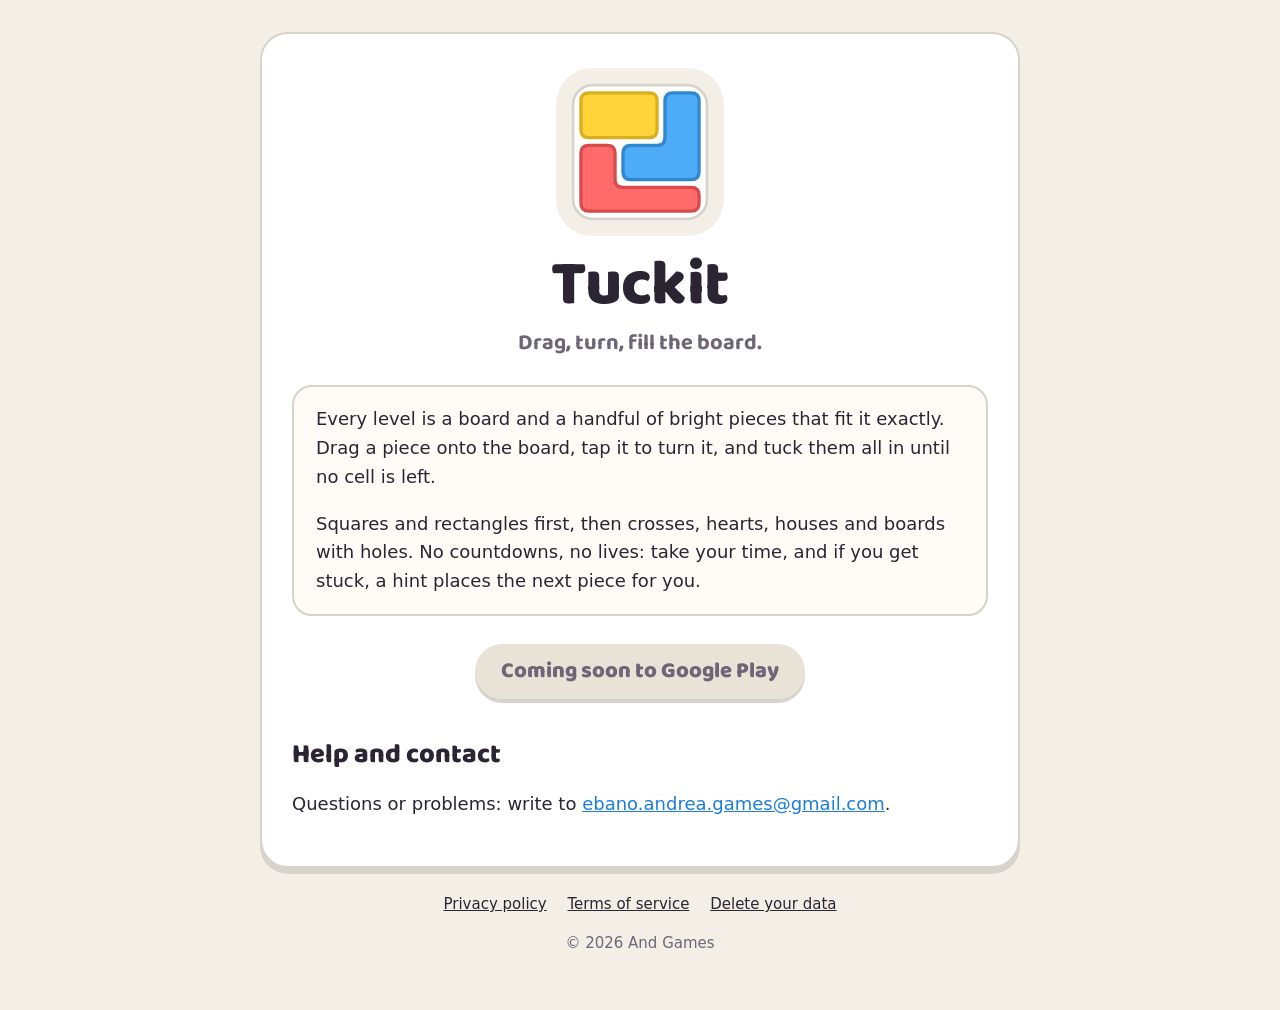
==== index.html @ 918db78a "Tuckit's site: home, privacy, terms, data deletion Co-Authored-By: Claude Opus 5.5 <noreply@anthropi" ====
<!doctype html>
<html lang="en">
<head>
	<meta charset="utf-8">
	<meta name="viewport" content="width=device-width, initial-scale=1">
	<title>Tuckit – Block Puzzle</title>
	<meta name="description" content="Tuckit is a clean, colourful block puzzle: drag the pieces into the board, turn them, and fill every cell.">
	<link rel="icon" href="images/icon.svg" type="image/svg+xml">
	<link rel="stylesheet" href="style.css">
</head>
<body>
	<main>
		<div class="hero">
			<img src="images/icon.svg" alt="">
			<span class="logo">Tuckit</span>
			<p class="tagline">Drag, turn, fill the board.</p>
		</div>

		<div class="card">
			<p>Every level is a board and a handful of bright pieces that fit it exactly. Drag a piece onto the board, tap it to turn it, and tuck them all in until no cell is left.</p>
			<p>Squares and rectangles first, then crosses, hearts, houses and boards with holes. No countdowns, no lives: take your time, and if you get stuck, a hint places the next piece for you.</p>
		</div>

		<p style="text-align: center">
			<span class="button disabled">Coming soon to Google Play</span>
		</p>

		<h2>Help and contact</h2>
		<p>Questions or problems: write to <a href="mailto:ebano.andrea.games@gmail.com">ebano.andrea.games@gmail.com</a>.</p>
	</main>
	<footer>
		<a href="privacy/">Privacy policy</a>
		<a href="terms/">Terms of service</a>
		<a href="delete/">Delete your data</a>
		<p>© 2026 And Games</p>
	</footer>
</body>
</html>
---- style.css ----
/* Tuckit website: the game's light room, white board and bright pieces, and its font (Baloo 2, SIL OFL 1.1, served from here). */
@font-face {
	font-family: "Baloo 2";
	src: url("fonts/Baloo2-Bold.ttf") format("truetype");
	font-weight: 700;
	font-display: swap;
}
@font-face {
	font-family: "Baloo 2";
	src: url("fonts/Baloo2-ExtraBold.ttf") format("truetype");
	font-weight: 800;
	font-display: swap;
}

:root {
	--bg: #f4efe6;
	--tray: #e9e2d6;
	--edge: #d8d3ca;
	--board: #ffffff;
	--card: #fffbf6;
	--ink: #2b2533;
	--muted: #6e6577;
	--accent: #ff7a59;
	--accent-edge: #d9573a;
	--coral: #ff6b6b;
	--sky: #4dabf7;
	--sun: #ffd43b;
	--teal: #20c997;
	--lavender: #b197fc;
}

* { box-sizing: border-box; }

html { background: var(--bg); }

body {
	margin: 0;
	color: var(--ink);
	background: var(--bg);
	font-family: system-ui, -apple-system, "Segoe UI", Roboto, sans-serif;
	font-size: 18px;
	line-height: 1.6;
}

main {
	max-width: 760px;
	margin: 32px auto 0;
	padding: 34px 30px 30px;
	background: var(--board);
	border: 2px solid var(--edge);
	border-radius: 28px;
	box-shadow: 0 6px 0 var(--edge);
}

a { color: #1c7ed6; }

h1, h2, h3, .logo, .button, .tagline { font-family: "Baloo 2", system-ui, sans-serif; }

h1, h2, h3 { line-height: 1.2; }
h1 { font-size: 40px; font-weight: 800; margin: 0 0 6px; }
h2 { font-size: 27px; font-weight: 800; margin: 34px 0 6px; }
h3 { font-size: 21px; font-weight: 700; margin: 22px 0 2px; }

strong { font-weight: 600; }

.muted { color: var(--muted); }

.logo {
	display: inline-block;
	color: var(--ink);
	font-size: 64px;
	font-weight: 800;
	line-height: 1;
	text-decoration: none;
	letter-spacing: -0.01em;
}
.logo.small { font-size: 30px; }

.tagline { margin: 8px 0 24px; color: var(--muted); font-size: 22px; font-weight: 700; }

.hero { text-align: center; }
.hero img { display: block; width: 168px; height: 168px; margin: 0 auto 18px; }

.dots { display: flex; justify-content: center; gap: 8px; margin: 0 0 6px; }
.dots span { width: 14px; height: 14px; border-radius: 4px; }

.card {
	background: var(--card);
	border: 2px solid var(--edge);
	border-radius: 20px;
	padding: 18px 22px;
	margin: 22px 0;
}
.card > :first-child { margin-top: 0; }
.card > :last-child { margin-bottom: 0; }

.button {
	display: inline-block;
	min-width: 240px;
	padding: 10px 26px;
	margin: 6px;
	color: #ffffff;
	background: var(--accent);
	border-radius: 999px;
	box-shadow: 0 4px 0 var(--accent-edge);
	font-size: 22px;
	font-weight: 800;
	text-align: center;
	text-decoration: none;
}
.button.disabled { color: var(--muted); background: var(--tray); box-shadow: 0 4px 0 var(--edge); pointer-events: none; }

nav.top { margin-bottom: 18px; }

footer {
	max-width: 760px;
	margin: 0 auto;
	padding: 24px 16px 40px;
	color: var(--muted);
	font-size: 15px;
	text-align: center;
}
footer a { color: var(--ink); margin: 0 8px; }

table { width: 100%; border-collapse: collapse; font-size: 16px; }
th, td { text-align: left; vertical-align: top; padding: 8px 10px; border-bottom: 2px solid var(--tray); }
th { color: var(--muted); font-weight: 600; }

@media (max-width: 520px) {
	body { font-size: 17px; }
	main { margin: 0; border-width: 0 0 2px; border-radius: 0 0 24px 24px; padding: 26px 16px; }
	.logo { font-size: 48px; }
	.logo.small { font-size: 26px; }
	h1 { font-size: 32px; }
	h2 { font-size: 24px; }
	.button { width: 100%; min-width: 0; margin: 6px 0; }
	table { font-size: 15px; }
	th, td { padding: 8px 6px; }
}
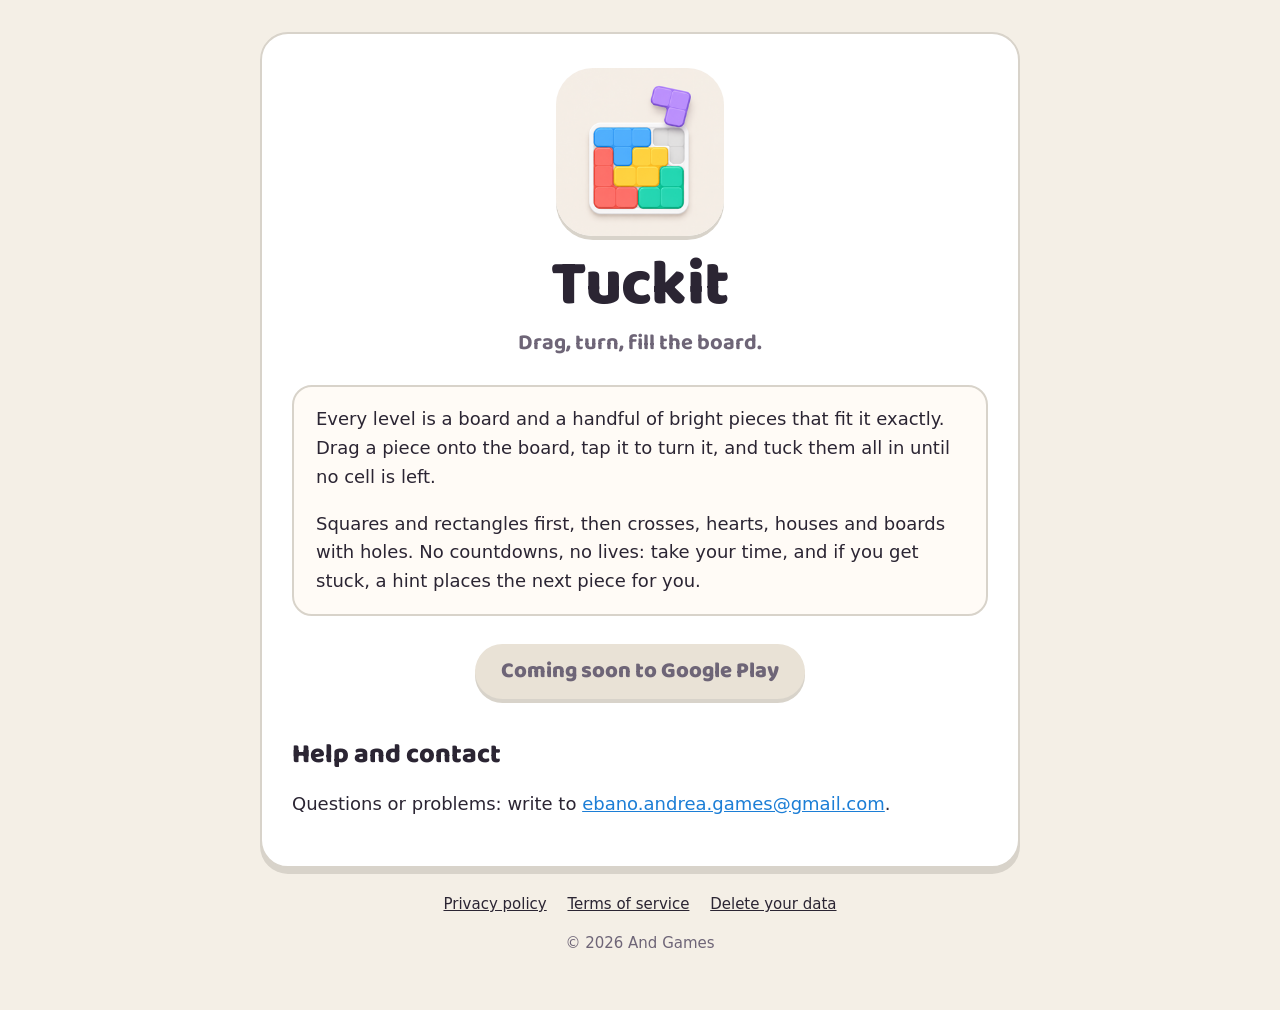
==== commit fc945b48: "Tuckit's site: the app icon in place of the placeholder Co-Authored-By: Claude Opus 5.5 <noreply@ant" ====
--- a/index.html
+++ b/index.html
@@ -5,13 +5,13 @@
 	<meta name="viewport" content="width=device-width, initial-scale=1">
 	<title>Tuckit – Block Puzzle</title>
 	<meta name="description" content="Tuckit is a clean, colourful block puzzle: drag the pieces into the board, turn them, and fill every cell.">
-	<link rel="icon" href="images/icon.svg" type="image/svg+xml">
+	<link rel="icon" href="images/icon.png" type="image/png">
 	<link rel="stylesheet" href="style.css">
 </head>
 <body>
 	<main>
 		<div class="hero">
-			<img src="images/icon.svg" alt="">
+			<img src="images/icon.png" alt="">
 			<span class="logo">Tuckit</span>
 			<p class="tagline">Drag, turn, fill the board.</p>
 		</div>
--- a/style.css
+++ b/style.css
@@ -79,7 +79,7 @@
 .tagline { margin: 8px 0 24px; color: var(--muted); font-size: 22px; font-weight: 700; }
 
 .hero { text-align: center; }
-.hero img { display: block; width: 168px; height: 168px; margin: 0 auto 18px; }
+.hero img { display: block; width: 168px; height: 168px; margin: 0 auto 18px; border-radius: 22%; box-shadow: 0 4px 0 var(--edge); }
 
 .dots { display: flex; justify-content: center; gap: 8px; margin: 0 0 6px; }
 .dots span { width: 14px; height: 14px; border-radius: 4px; }
